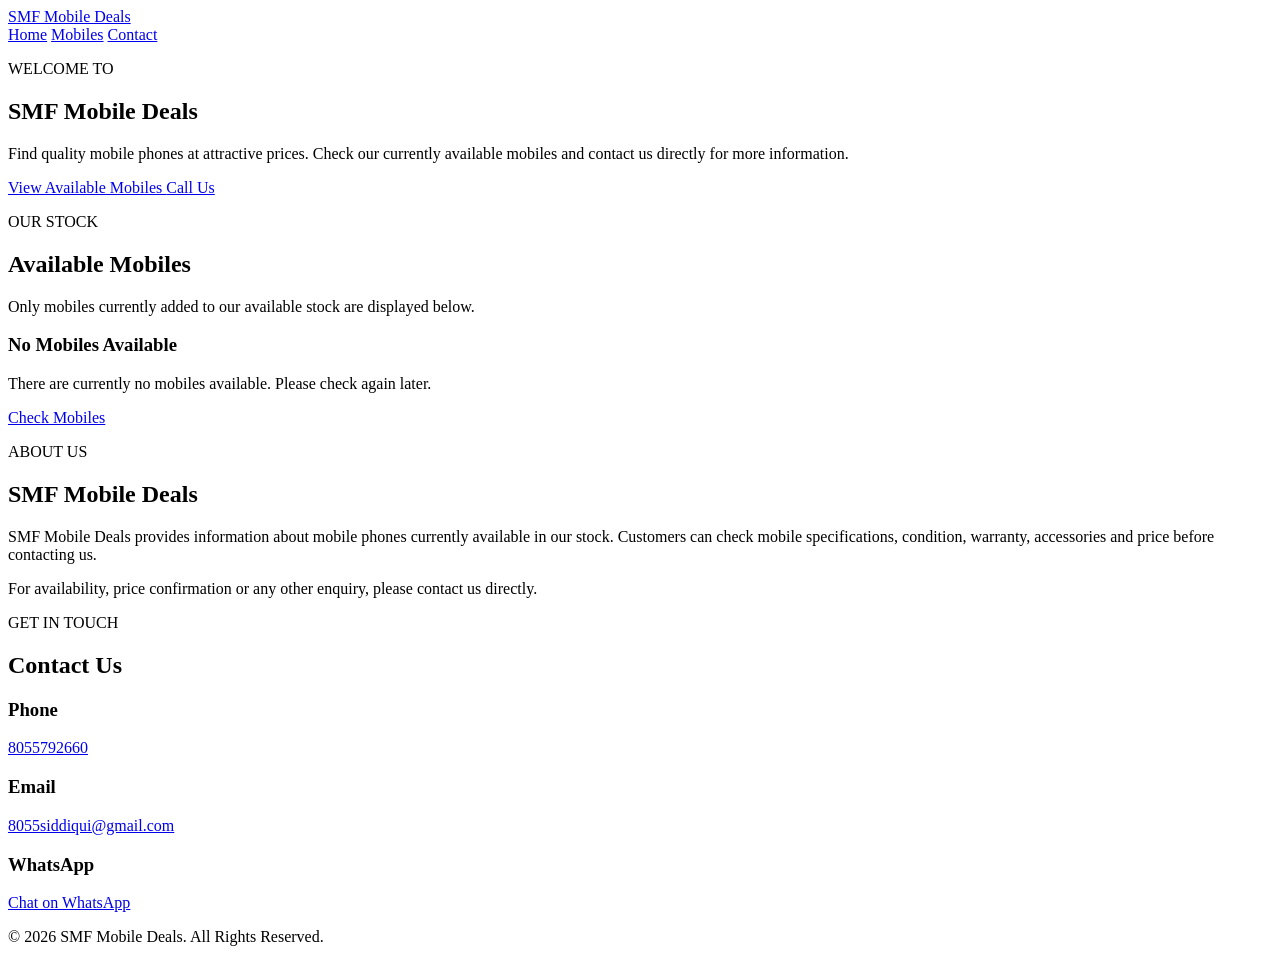
==== index.html @ fd2defe6 "Add files via upload" ====
<!DOCTYPE html>
<html lang="en">
<head>
    <meta charset="UTF-8">
    <meta name="viewport" content="width=device-width, initial-scale=1.0">

    <title>SMF Mobile Deals | Available Mobiles</title>

    <meta name="description"
          content="SMF Mobile Deals - Check currently available mobile phones and contact us for details.">

    <link rel="stylesheet" href="style.css">
</head>

<body>

    <!-- ================= HEADER ================= -->
    <header class="header">
        <div class="container nav-container">

            <a href="index.html" class="brand">
                SMF Mobile Deals
            </a>

            <nav class="navbar">
                <a href="index.html" class="active">Home</a>
                <a href="mobiles.html">Mobiles</a>
                <a href="contact.html">Contact</a>
            </nav>

        </div>
    </header>


    <!-- ================= HERO SECTION ================= -->
    <section class="hero">
        <div class="container">

            <div class="hero-content">
                <p class="hero-small">WELCOME TO</p>

                <h1>
                    SMF Mobile Deals
                </h1>

                <p>
                    Find quality mobile phones at attractive prices.
                    Check our currently available mobiles and contact us
                    directly for more information.
                </p>

                <div class="hero-buttons">
                    <a href="mobiles.html" class="btn">
                        View Available Mobiles
                    </a>

                    <a href="tel:8055792660" class="btn btn-outline">
                        Call Us
                    </a>
                </div>
            </div>

        </div>
    </section>


    <!-- ================= AVAILABLE MOBILES ================= -->
    <section class="mobiles-section">
        <div class="container">

            <div class="section-heading">
                <p class="section-small">OUR STOCK</p>

                <h2>Available Mobiles</h2>

                <p>
                    Only mobiles currently added to our available stock
                    are displayed below.
                </p>
            </div>

            <!-- Mobile cards will appear here -->
            <div id="mobileList" class="mobile-grid"></div>

        </div>
    </section>


    <!-- ================= ABOUT ================= -->
    <section class="about-section">
        <div class="container">

            <div class="section-heading">
                <p class="section-small">ABOUT US</p>

                <h2>SMF Mobile Deals</h2>
            </div>

            <div class="about-content">

                <p>
                    SMF Mobile Deals provides information about mobile
                    phones currently available in our stock. Customers
                    can check mobile specifications, condition, warranty,
                    accessories and price before contacting us.
                </p>

                <p>
                    For availability, price confirmation or any other
                    enquiry, please contact us directly.
                </p>

            </div>

        </div>
    </section>


    <!-- ================= CONTACT ================= -->
    <section class="contact-section">
        <div class="container">

            <div class="section-heading">
                <p class="section-small">GET IN TOUCH</p>

                <h2>Contact Us</h2>
            </div>

            <div class="contact-box">

                <div class="contact-item">
                    <h3>Phone</h3>
                    <a href="tel:8055792660">
                        8055792660
                    </a>
                </div>

                <div class="contact-item">
                    <h3>Email</h3>
                    <a href="mailto:8055siddiqui@gmail.com">
                        8055siddiqui@gmail.com
                    </a>
                </div>

                <div class="contact-item">
                    <h3>WhatsApp</h3>
                    <a
                        href="https://wa.me/918055792660"
                        target="_blank">
                        Chat on WhatsApp
                    </a>
                </div>

            </div>

        </div>
    </section>


    <!-- ================= FOOTER ================= -->
    <footer class="footer">
        <div class="container">

            <p>
                © <span id="year"></span> SMF Mobile Deals.
                All Rights Reserved.
            </p>

        </div>
    </footer>


    <!-- ================= JAVASCRIPT ================= -->
    <script>

        // Get mobile list from localStorage
        const mobileList = document.getElementById("mobileList");

        let mobiles = [];

        try {
            mobiles = JSON.parse(
                localStorage.getItem("smfMobiles")
            ) || [];
        } catch (error) {
            mobiles = [];
        }


        // Display available mobiles
        function displayMobiles() {

            mobileList.innerHTML = "";

            if (mobiles.length === 0) {

                mobileList.innerHTML = `
                    <div class="no-mobiles">
                        <h3>No Mobiles Available</h3>
                        <p>
                            There are currently no mobiles available.
                            Please check again later.
                        </p>

                        <a href="mobiles.html" class="btn">
                            Check Mobiles
                        </a>
                    </div>
                `;

                return;
            }


            mobiles.forEach(function (mobile) {

                const card = document.createElement("div");

                card.className = "mobile-card";


                card.innerHTML = `

                    <div class="mobile-image">

                        ${
                            mobile.image
                            ?
                            `<img src="${mobile.image}"
                                  alt="${mobile.brand || ""} ${mobile.model || ""}">`
                            :
                            `<div class="no-image">
                                No Image
                             </div>`
                        }

                    </div>


                    <div class="mobile-info">

                        <span class="available-badge">
                            AVAILABLE
                        </span>

                        <h3>
                            ${mobile.brand || ""}
                            ${mobile.model || ""}
                        </h3>


                        <div class="specifications">

                            ${
                                mobile.ram
                                ?
                                `<p>
                                    <strong>RAM:</strong>
                                    ${mobile.ram}
                                </p>`
                                : ""
                            }

                            ${
                                mobile.storage
                                ?
                                `<p>
                                    <strong>Storage:</strong>
                                    ${mobile.storage}
                                </p>`
                                : ""
                            }

                            ${
                                mobile.display
                                ?
                                `<p>
                                    <strong>Display:</strong>
                                    ${mobile.display}
                                </p>`
                                : ""
                            }

                            ${
                                mobile.camera
                                ?
                                `<p>
                                    <strong>Camera:</strong>
                                    ${mobile.camera}
                                </p>`
                                : ""
                            }

                            ${
                                mobile.battery
                                ?
                                `<p>
                                    <strong>Battery Health:</strong>
                                    ${mobile.battery}
                                </p>`
                                : ""
                            }

                            ${
                                mobile.condition
                                ?
                                `<p>
                                    <strong>Condition:</strong>
                                    ${mobile.condition}
                                </p>`
                                : ""
                            }

                            ${
                                mobile.warranty
                                ?
                                `<p>
                                    <strong>Warranty:</strong>
                                    ${mobile.warranty}
                                </p>`
                                : ""
                            }

                            ${
                                mobile.age
                                ?
                                `<p>
                                    <strong>Age:</strong>
                                    ${mobile.age}
                                </p>`
                                : ""
                            }

                            ${
                                mobile.bill
                                ?
                                `<p>
                                    <strong>Bill:</strong>
                                    ${mobile.bill}
                                </p>`
                                : ""
                            }

                            ${
                                mobile.box
                                ?
                                `<p>
                                    <strong>Box:</strong>
                                    ${mobile.box}
                                </p>`
                                : ""
                            }

                        </div>


                        ${
                            mobile.price
                            ?
                            `<div class="mobile-price">
                                ₹${mobile.price}
                             </div>`
                            : ""
                        }


                        <div class="mobile-actions">

                            <a
                                href="tel:8055792660"
                                class="btn">
                                Call
                            </a>

                            <a
                                href="https://wa.me/918055792660?text=${encodeURIComponent(
                                    "Hello, I am interested in " +
                                    (mobile.brand || "") +
                                    " " +
                                    (mobile.model || "")
                                )}"
                                target="_blank"
                                class="btn whatsapp-btn">
                                WhatsApp
                            </a>

                        </div>

                    </div>
                `;


                mobileList.appendChild(card);

            });

        }


        // Display mobiles when page loads
        displayMobiles();


        // Update automatically if localStorage changes
        window.addEventListener("storage", function (event) {

            if (event.key === "smfMobiles") {

                try {
                    mobiles = JSON.parse(event.newValue) || [];
                } catch (error) {
                    mobiles = [];
                }

                displayMobiles();
            }

        });


        // Current year
        document.getElementById("year").textContent =
            new Date().getFullYear();

    </script>

</body>
</html>
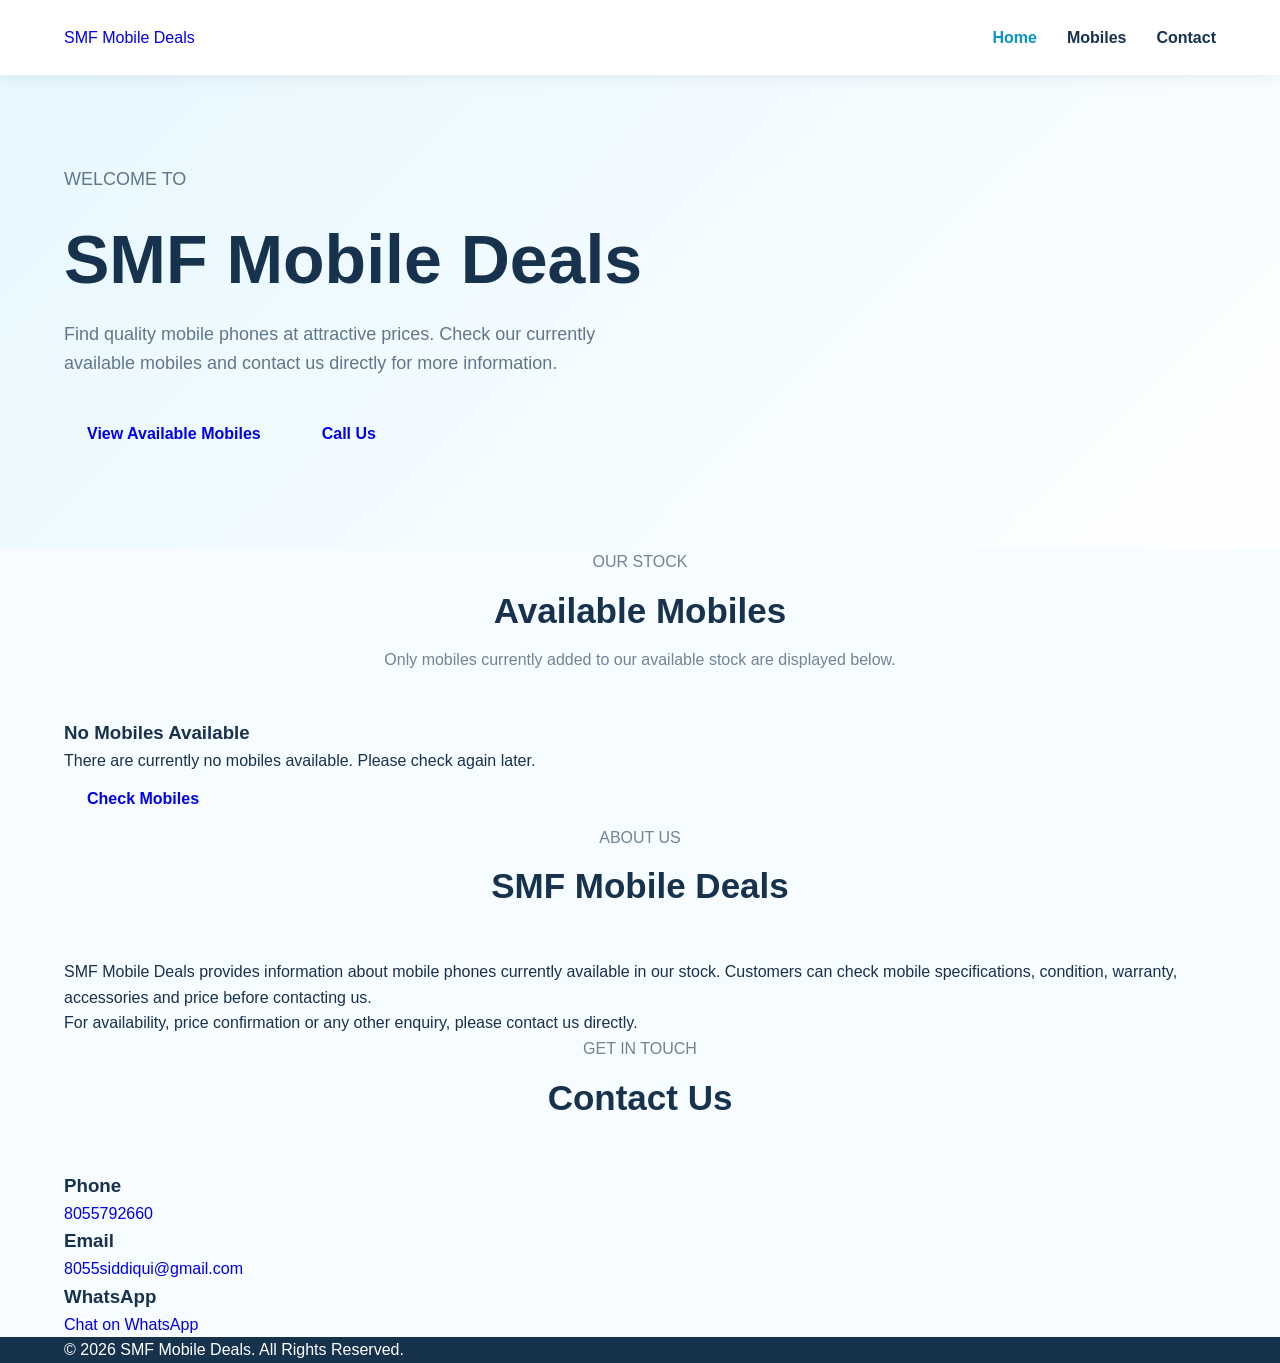
==== commit 1de3b7ad: "Update index.html" ====
--- a/index.html
+++ b/index.html
@@ -13,6 +13,7 @@
 </head>
 
 <body>
+    <meta name="google-site-verification" content="NXxJcFd_uWURAsvy1IzgHlkvE0GFz77EW-CH5OLVHjg" />
 
     <!-- ================= HEADER ================= -->
     <header class="header">
@@ -425,4 +426,4 @@
     </script>
 
 </body>
-</html>+</html>
--- a/style.css
+++ b/style.css
@@ -0,0 +1,855 @@
+/* =========================================
+   SMF MOBILE DEALS
+   MAIN STYLESHEET
+========================================= */
+
+
+* {
+    margin: 0;
+    padding: 0;
+    box-sizing: border-box;
+}
+
+
+html {
+    scroll-behavior: smooth;
+}
+
+
+body {
+    font-family: Arial, Helvetica, sans-serif;
+    background: #f6fcff;
+    color: #17324d;
+    line-height: 1.6;
+}
+
+
+a {
+    text-decoration: none;
+}
+
+
+img {
+    max-width: 100%;
+    display: block;
+}
+
+
+.container {
+    width: 90%;
+    max-width: 1200px;
+    margin: auto;
+}
+
+
+/* =========================================
+   HEADER
+========================================= */
+
+.header {
+    background: #ffffff;
+    position: sticky;
+    top: 0;
+    z-index: 1000;
+    box-shadow: 0 3px 15px rgba(0, 0, 0, 0.07);
+}
+
+
+.nav-container {
+    min-height: 75px;
+    display: flex;
+    align-items: center;
+    justify-content: space-between;
+}
+
+
+.logo {
+    display: flex;
+    align-items: center;
+    gap: 12px;
+    color: #17324d;
+}
+
+
+.logo img {
+    width: 48px;
+    height: 48px;
+    object-fit: contain;
+}
+
+
+.logo strong {
+    display: block;
+    font-size: 22px;
+    color: #0795c9;
+}
+
+
+.logo span {
+    display: block;
+    font-size: 13px;
+    color: #587085;
+}
+
+
+.navbar {
+    display: flex;
+    gap: 30px;
+}
+
+
+.navbar a {
+    color: #17324d;
+    font-weight: 600;
+    transition: 0.3s;
+}
+
+
+.navbar a:hover,
+.navbar a.active {
+    color: #0795c9;
+}
+
+
+/* =========================================
+   HERO
+========================================= */
+
+.hero {
+    background: linear-gradient(
+        135deg,
+        #e7f8ff,
+        #ffffff
+    );
+
+    padding: 90px 0;
+}
+
+
+.hero-container {
+    display: flex;
+    align-items: center;
+    justify-content: space-between;
+    gap: 60px;
+}
+
+
+.hero-content {
+    max-width: 650px;
+}
+
+
+.badge {
+    display: inline-block;
+    background: #d9f4ff;
+    color: #087ea4;
+    padding: 8px 16px;
+    border-radius: 30px;
+    font-weight: bold;
+    font-size: 14px;
+    margin-bottom: 20px;
+}
+
+
+.hero h1 {
+    font-size: clamp(40px, 6vw, 68px);
+    line-height: 1.05;
+    margin-bottom: 25px;
+}
+
+
+.hero h1 span {
+    display: block;
+    color: #0795c9;
+}
+
+
+.hero p {
+    color: #60778b;
+    font-size: 18px;
+    max-width: 600px;
+    margin-bottom: 30px;
+}
+
+
+.hero-buttons {
+    display: flex;
+    gap: 15px;
+    flex-wrap: wrap;
+}
+
+
+.btn {
+    display: inline-block;
+    padding: 13px 23px;
+    border-radius: 9px;
+    font-weight: bold;
+    transition: 0.3s;
+}
+
+
+.primary-btn {
+    background: #0795c9;
+    color: white;
+}
+
+
+.primary-btn:hover {
+    background: #067da9;
+    transform: translateY(-2px);
+}
+
+
+.secondary-btn {
+    background: white;
+    border: 2px solid #0795c9;
+    color: #0795c9;
+}
+
+
+.secondary-btn:hover {
+    background: #e7f8ff;
+}
+
+
+.hero-visual {
+    display: flex;
+    align-items: center;
+    justify-content: center;
+}
+
+
+.phone-circle {
+    width: 330px;
+    height: 330px;
+    border-radius: 50%;
+    background: #d9f4ff;
+    display: flex;
+    align-items: center;
+    justify-content: center;
+    font-size: 120px;
+    box-shadow: 0 20px 50px rgba(7, 149, 201, 0.15);
+}
+
+
+/* =========================================
+   SECTIONS
+========================================= */
+
+.section {
+    padding: 80px 0;
+}
+
+
+.light-section {
+    background: #eefaff;
+}
+
+
+.section-heading {
+    text-align: center;
+    margin-bottom: 45px;
+}
+
+
+.section-heading > span {
+    color: #0795c9;
+    font-size: 13px;
+    font-weight: bold;
+    letter-spacing: 2px;
+}
+
+
+.section-heading h2 {
+    font-size: 35px;
+    margin: 8px 0;
+}
+
+
+.section-heading p {
+    color: #708496;
+}
+
+
+/* =========================================
+   BRANDS
+========================================= */
+
+.brand-grid {
+    display: grid;
+    grid-template-columns: repeat(
+        auto-fit,
+        minmax(160px, 1fr)
+    );
+    gap: 20px;
+}
+
+
+.brand-card {
+    background: white;
+    padding: 28px 20px;
+    border-radius: 14px;
+    text-align: center;
+    box-shadow: 0 5px 20px rgba(0, 0, 0, 0.05);
+    transition: 0.3s;
+}
+
+
+.brand-card:hover {
+    transform: translateY(-5px);
+}
+
+
+.brand-card h3 {
+    color: #0795c9;
+    margin-bottom: 5px;
+}
+
+
+.brand-card p {
+    color: #708496;
+}
+
+
+/* =========================================
+   PRODUCTS
+========================================= */
+
+.product-grid {
+    display: grid;
+    grid-template-columns: repeat(
+        auto-fit,
+        minmax(240px, 1fr)
+    );
+    gap: 25px;
+}
+
+
+.product-card {
+    background: white;
+    border-radius: 16px;
+    overflow: hidden;
+    box-shadow: 0 5px 20px rgba(0, 0, 0, 0.06);
+    transition: 0.3s;
+}
+
+
+.product-card:hover {
+    transform: translateY(-7px);
+    box-shadow: 0 12px 30px rgba(0, 0, 0, 0.10);
+}
+
+
+.product-image {
+    height: 250px;
+    background: #edfaff;
+    display: flex;
+    align-items: center;
+    justify-content: center;
+    overflow: hidden;
+}
+
+
+.product-image img {
+    width: 100%;
+    height: 100%;
+    object-fit: contain;
+}
+
+
+.product-content {
+    padding: 20px;
+}
+
+
+.product-content h3 {
+    font-size: 20px;
+    margin: 10px 0;
+}
+
+
+.product-content > p {
+    color: #6d8090;
+}
+
+
+.product-price {
+    color: #0795c9 !important;
+    font-weight: bold;
+    font-size: 20px;
+    margin-bottom: 8px;
+}
+
+
+.available {
+    display: inline-block;
+    padding: 5px 10px;
+    background: #e5f9ee;
+    color: #20854b;
+    border-radius: 20px;
+    font-size: 12px;
+    font-weight: bold;
+}
+
+
+.product-btn {
+    display: block;
+    text-align: center;
+    background: #0795c9;
+    color: white;
+    padding: 11px;
+    border-radius: 8px;
+    margin-top: 18px;
+    font-weight: bold;
+    transition: 0.3s;
+}
+
+
+.product-btn:hover {
+    background: #067da9;
+}
+
+
+/* =========================================
+   FEATURES
+========================================= */
+
+.feature-grid {
+    display: grid;
+    grid-template-columns: repeat(
+        auto-fit,
+        minmax(220px, 1fr)
+    );
+    gap: 25px;
+}
+
+
+.feature-card {
+    background: white;
+    padding: 30px 22px;
+    border-radius: 15px;
+    text-align: center;
+    box-shadow: 0 5px 20px rgba(0, 0, 0, 0.05);
+}
+
+
+.feature-icon {
+    font-size: 40px;
+    margin-bottom: 15px;
+}
+
+
+.feature-card h3 {
+    margin-bottom: 10px;
+}
+
+
+.feature-card p {
+    color: #708496;
+}
+
+
+/* =========================================
+   CENTER BUTTON
+========================================= */
+
+.center-button {
+    text-align: center;
+    margin-top: 40px;
+}
+
+
+/* =========================================
+   CONTACT CTA
+========================================= */
+
+.contact-cta {
+    background: linear-gradient(
+        135deg,
+        #0795c9,
+        #087ea4
+    );
+
+    color: white;
+    padding: 70px 0;
+    text-align: center;
+}
+
+
+.contact-cta h2 {
+    font-size: 38px;
+    margin-bottom: 10px;
+}
+
+
+.contact-cta p {
+    margin-bottom: 25px;
+    color: #e8faff;
+}
+
+
+.cta-buttons {
+    display: flex;
+    justify-content: center;
+    gap: 15px;
+    flex-wrap: wrap;
+}
+
+
+.white-btn {
+    background: white;
+    color: #087ea4;
+}
+
+
+.whatsapp-btn {
+    background: #25d366;
+    color: white;
+}
+
+
+/* =========================================
+   PAGE HEADER
+========================================= */
+
+.page-header {
+    padding: 70px 0;
+    background: linear-gradient(
+        135deg,
+        #e5f8ff,
+        #ffffff
+    );
+    text-align: center;
+}
+
+
+.page-header span {
+    color: #0795c9;
+    font-size: 13px;
+    font-weight: bold;
+    letter-spacing: 2px;
+}
+
+
+.page-header h1 {
+    font-size: 45px;
+    margin: 8px 0;
+}
+
+
+.page-header p {
+    color: #708496;
+}
+
+
+/* =========================================
+   SEARCH / FILTER
+========================================= */
+
+.catalog-tools {
+    display: flex;
+    gap: 15px;
+    margin-bottom: 40px;
+}
+
+
+.catalog-tools input,
+.catalog-tools select {
+    border: 1px solid #cce6f0;
+    background: white;
+    padding: 14px;
+    border-radius: 9px;
+    outline: none;
+    font-size: 15px;
+}
+
+
+.catalog-tools input {
+    flex: 1;
+}
+
+
+.catalog-tools input:focus,
+.catalog-tools select:focus {
+    border-color: #0795c9;
+}
+
+
+.spec-list {
+    margin-top: 15px;
+}
+
+
+.spec-list p {
+    color: #607789;
+    font-size: 14px;
+    margin: 5px 0;
+}
+
+
+.spec-list strong {
+    color: #17324d;
+}
+
+
+.no-results {
+    display: none;
+    text-align: center;
+    color: #708496;
+    margin-top: 30px;
+}
+
+
+/* =========================================
+   CONTACT
+========================================= */
+
+.contact-grid {
+    display: grid;
+    grid-template-columns: repeat(
+        auto-fit,
+        minmax(250px, 1fr)
+    );
+    gap: 25px;
+    margin-bottom: 70px;
+}
+
+
+.contact-card {
+    background: white;
+    padding: 35px 25px;
+    text-align: center;
+    border-radius: 16px;
+    box-shadow: 0 5px 20px rgba(0, 0, 0, 0.06);
+}
+
+
+.contact-icon {
+    font-size: 42px;
+    margin-bottom: 15px;
+}
+
+
+.contact-card h2 {
+    margin-bottom: 10px;
+}
+
+
+.contact-card p {
+    color: #708496;
+    margin-bottom: 15px;
+}
+
+
+.contact-link {
+    color: #0795c9;
+    font-weight: bold;
+    word-break: break-word;
+}
+
+
+.contact-form-container {
+    background: white;
+    padding: 45px;
+    max-width: 850px;
+    margin: auto;
+    border-radius: 18px;
+    box-shadow: 0 5px 25px rgba(0, 0, 0, 0.07);
+}
+
+
+.form-row {
+    display: grid;
+    grid-template-columns: 1fr 1fr;
+    gap: 20px;
+}
+
+
+.form-group {
+    margin-bottom: 20px;
+}
+
+
+.form-group label {
+    display: block;
+    font-weight: bold;
+    margin-bottom: 7px;
+}
+
+
+.form-group input,
+.form-group textarea {
+    width: 100%;
+    padding: 14px;
+    border: 1px solid #cce6f0;
+    border-radius: 8px;
+    outline: none;
+    font-size: 15px;
+    resize: vertical;
+}
+
+
+.form-group input:focus,
+.form-group textarea:focus {
+    border-color: #0795c9;
+}
+
+
+/* =========================================
+   FOOTER
+========================================= */
+
+footer {
+    background: #17324d;
+    color: white;
+}
+
+
+.footer-content {
+    padding: 50px 0;
+    display: grid;
+    grid-template-columns: 2fr 1fr 1fr;
+    gap: 40px;
+}
+
+
+.footer-content h2 {
+    color: #75dcff;
+    margin-bottom: 10px;
+}
+
+
+.footer-content h3 {
+    color: #75dcff;
+    margin-bottom: 10px;
+}
+
+
+.footer-content p {
+    color: #c9d7e1;
+    margin: 5px 0;
+}
+
+
+.footer-content a {
+    display: block;
+    color: #c9d7e1;
+    margin: 5px 0;
+}
+
+
+.footer-content a:hover {
+    color: white;
+}
+
+
+.copyright {
+    border-top: 1px solid rgba(255,255,255,0.12);
+    text-align: center;
+    padding: 20px;
+    color: #b9cad6;
+    font-size: 14px;
+}
+
+
+/* =========================================
+   MOBILE RESPONSIVE
+========================================= */
+
+@media (max-width: 768px) {
+
+
+    .nav-container {
+        min-height: 65px;
+    }
+
+
+    .navbar {
+        gap: 14px;
+    }
+
+
+    .navbar a {
+        font-size: 13px;
+    }
+
+
+    .logo strong {
+        font-size: 19px;
+    }
+
+
+    .logo span {
+        font-size: 11px;
+    }
+
+
+    .hero {
+        padding: 60px 0;
+    }
+
+
+    .hero-container {
+        flex-direction: column;
+        text-align: center;
+    }
+
+
+    .hero p {
+        font-size: 16px;
+    }
+
+
+    .hero-buttons {
+        justify-content: center;
+    }
+
+
+    .phone-circle {
+        width: 230px;
+        height: 230px;
+        font-size: 80px;
+    }
+
+
+    .section {
+        padding: 60px 0;
+    }
+
+
+    .section-heading h2 {
+        font-size: 28px;
+    }
+
+
+    .page-header h1 {
+        font-size: 34px;
+    }
+
+
+    .catalog-tools {
+        flex-direction: column;
+    }
+
+
+    .form-row {
+        grid-template-columns: 1fr;
+    }
+
+
+    .contact-form-container {
+        padding: 25px;
+    }
+
+
+    .footer-content {
+        grid-template-columns: 1fr;
+        text-align: center;
+    }
+
+
+    .contact-cta h2 {
+        font-size: 29px;
+    }
+
+}
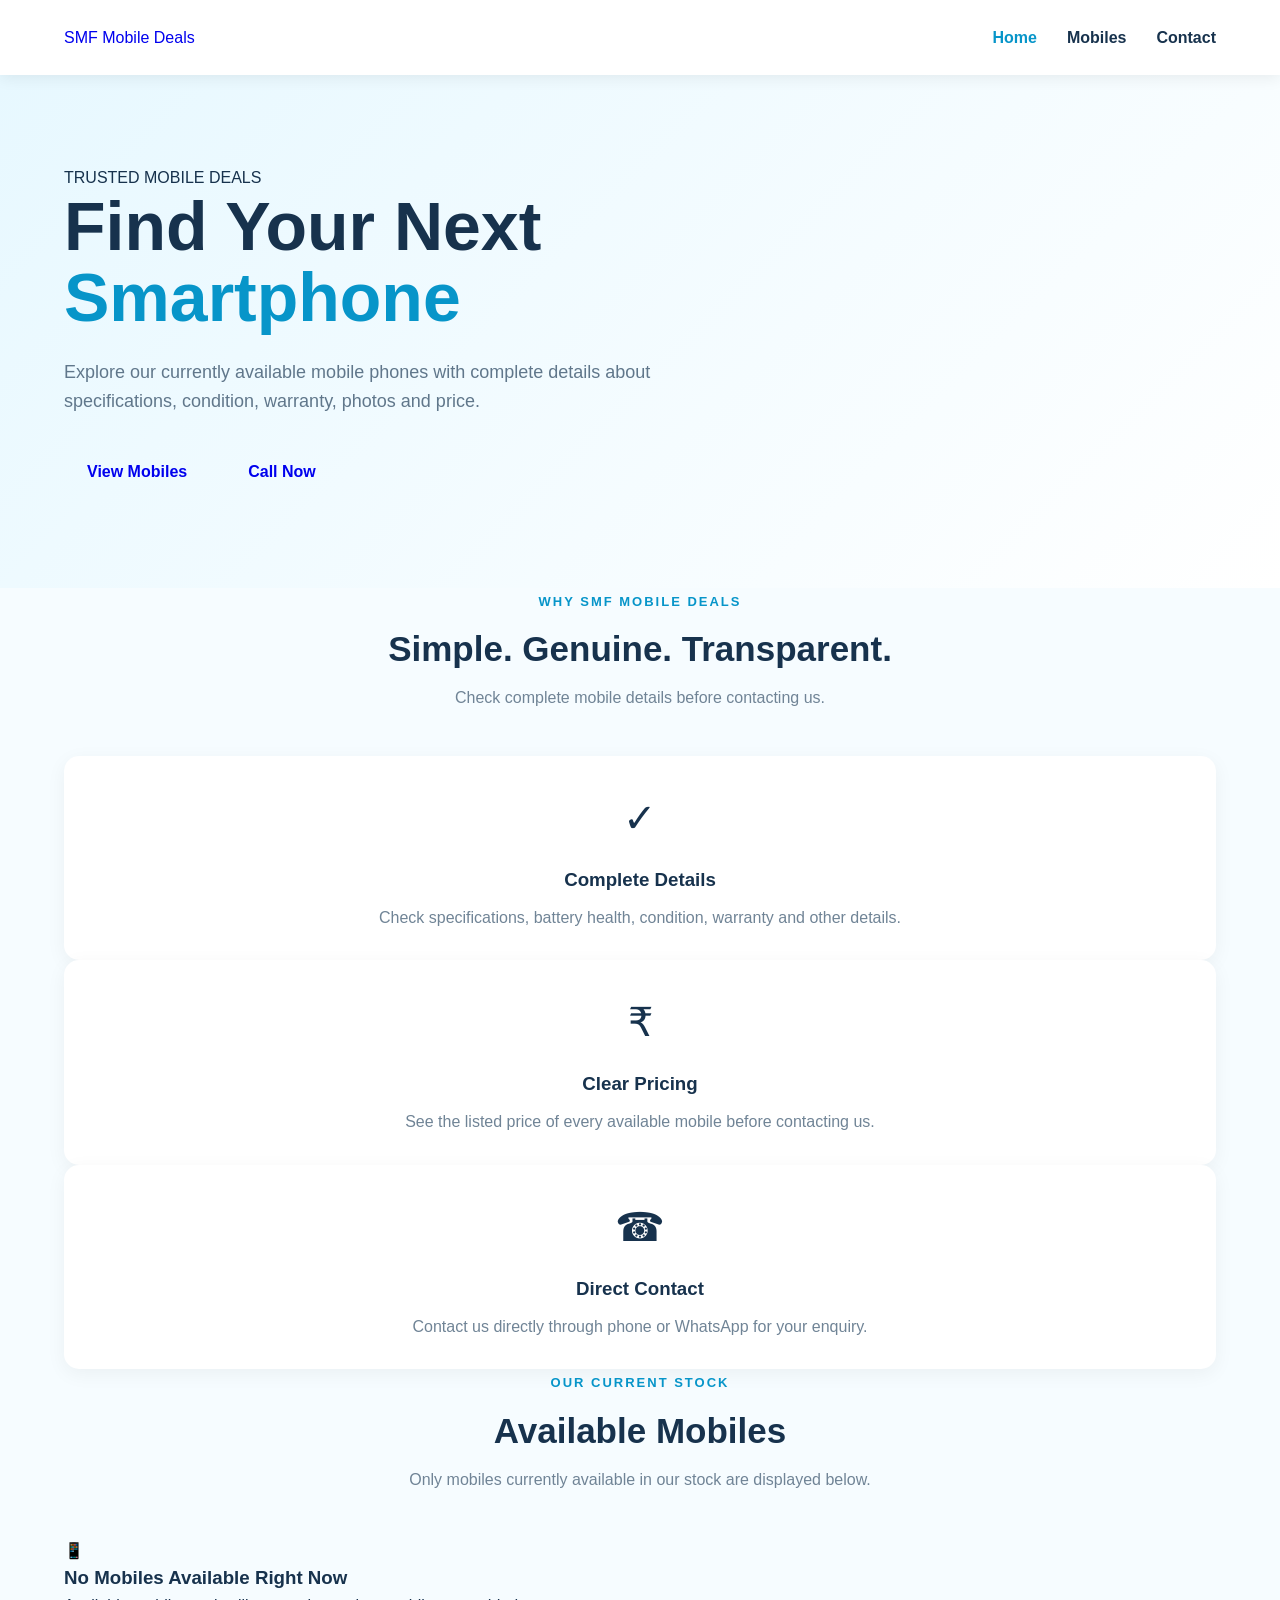
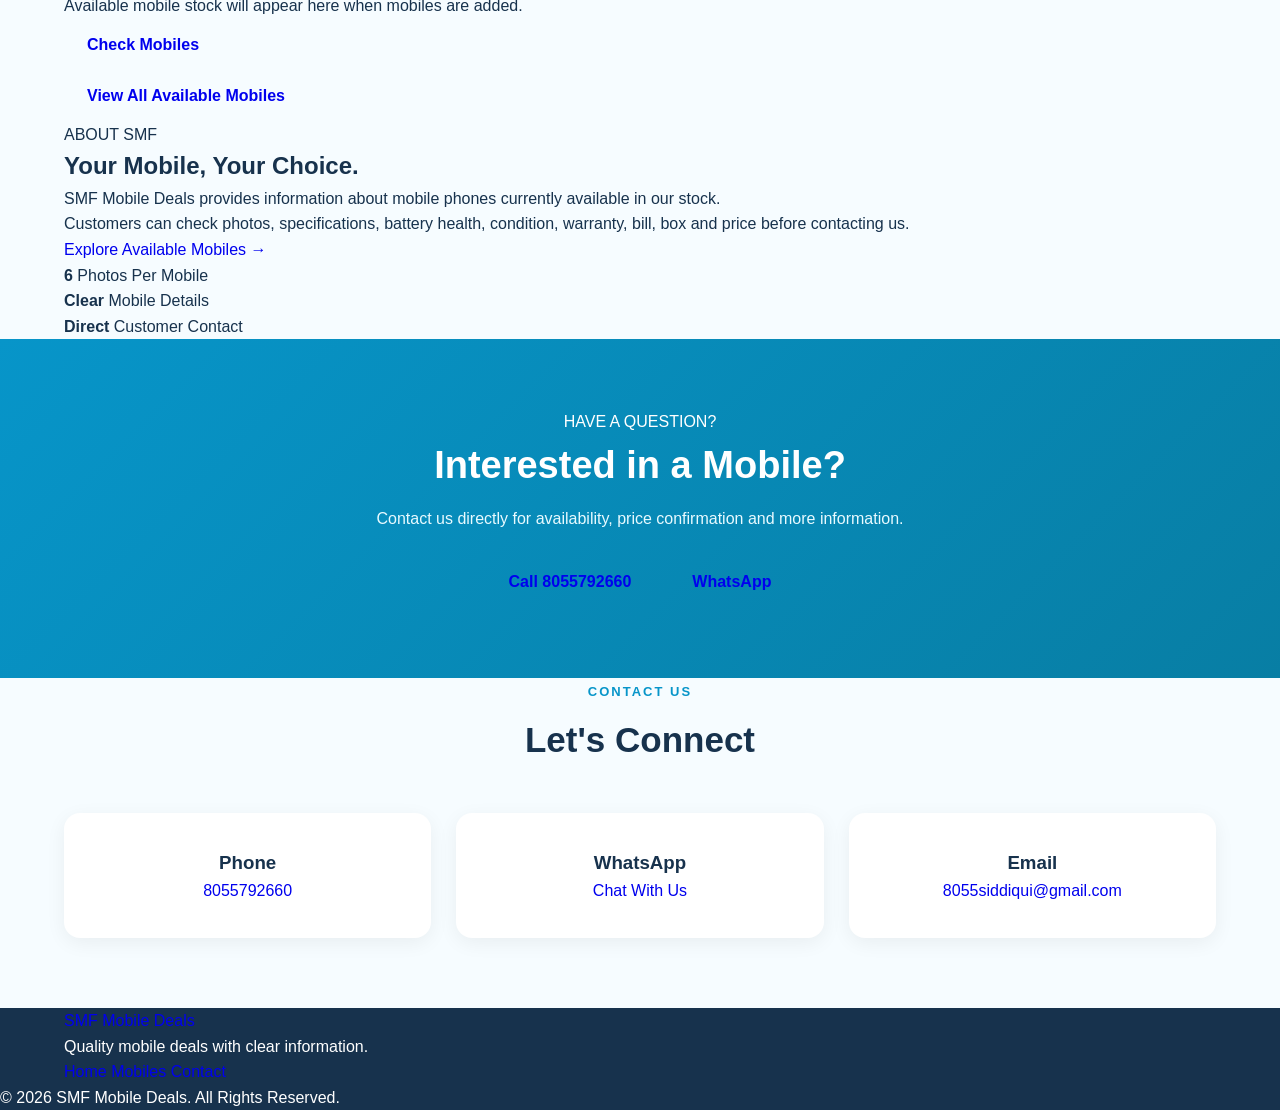
==== commit cc872a52: "Update index.html" ====
--- a/index.html
+++ b/index.html
@@ -4,426 +4,888 @@
     <meta charset="UTF-8">
     <meta name="viewport" content="width=device-width, initial-scale=1.0">
 
-    <title>SMF Mobile Deals | Available Mobiles</title>
+    <title>SMF Mobile Deals | Quality Mobile Deals</title>
 
     <meta name="description"
-          content="SMF Mobile Deals - Check currently available mobile phones and contact us for details.">
+        content="SMF Mobile Deals - View available mobile phones, specifications, condition, warranty, photos and prices.">
 
     <link rel="stylesheet" href="style.css">
 </head>
 
 <body>
-    <meta name="google-site-verification" content="NXxJcFd_uWURAsvy1IzgHlkvE0GFz77EW-CH5OLVHjg" />
-
-    <!-- ================= HEADER ================= -->
-    <header class="header">
-        <div class="container nav-container">
-
-            <a href="index.html" class="brand">
-                SMF Mobile Deals
+
+<!-- ================= HEADER ================= -->
+
+<header class="header">
+
+    <div class="container nav-container">
+
+        <a href="index.html" class="logo-text">
+            <span>SMF</span> Mobile Deals
+        </a>
+
+        <nav class="navbar">
+
+            <a href="index.html" class="active">
+                Home
             </a>
 
-            <nav class="navbar">
-                <a href="index.html" class="active">Home</a>
-                <a href="mobiles.html">Mobiles</a>
-                <a href="contact.html">Contact</a>
-            </nav>
-
-        </div>
-    </header>
-
-
-    <!-- ================= HERO SECTION ================= -->
-    <section class="hero">
-        <div class="container">
-
-            <div class="hero-content">
-                <p class="hero-small">WELCOME TO</p>
-
-                <h1>
-                    SMF Mobile Deals
-                </h1>
+            <a href="mobiles.html">
+                Mobiles
+            </a>
+
+            <a href="contact.html">
+                Contact
+            </a>
+
+        </nav>
+
+    </div>
+
+</header>
+
+
+<!-- ================= HERO ================= -->
+
+<section class="hero">
+
+    <div class="container hero-container">
+
+        <div class="hero-content">
+
+            <span class="hero-tag">
+                TRUSTED MOBILE DEALS
+            </span>
+
+            <h1>
+                Find Your Next
+                <span>Smartphone</span>
+            </h1>
+
+            <p>
+                Explore our currently available mobile phones with
+                complete details about specifications, condition,
+                warranty, photos and price.
+            </p>
+
+            <div class="hero-buttons">
+
+                <a href="mobiles.html" class="btn">
+                    View Mobiles
+                </a>
+
+                <a href="tel:8055792660" class="btn btn-outline">
+                    Call Now
+                </a>
+
+            </div>
+
+        </div>
+
+    </div>
+
+</section>
+
+
+<!-- ================= FEATURES ================= -->
+
+<section class="features-section">
+
+    <div class="container">
+
+        <div class="section-heading">
+
+            <span>WHY SMF MOBILE DEALS</span>
+
+            <h2>
+                Simple. Genuine. Transparent.
+            </h2>
+
+            <p>
+                Check complete mobile details before contacting us.
+            </p>
+
+        </div>
+
+
+        <div class="features-grid">
+
+            <div class="feature-card">
+
+                <div class="feature-icon">
+                    ✓
+                </div>
+
+                <h3>
+                    Complete Details
+                </h3>
 
                 <p>
-                    Find quality mobile phones at attractive prices.
-                    Check our currently available mobiles and contact us
-                    directly for more information.
+                    Check specifications, battery health,
+                    condition, warranty and other details.
                 </p>
 
-                <div class="hero-buttons">
-                    <a href="mobiles.html" class="btn">
-                        View Available Mobiles
-                    </a>
-
-                    <a href="tel:8055792660" class="btn btn-outline">
-                        Call Us
-                    </a>
+            </div>
+
+
+            <div class="feature-card">
+
+                <div class="feature-icon">
+                    ₹
                 </div>
-            </div>
-
-        </div>
-    </section>
-
-
-    <!-- ================= AVAILABLE MOBILES ================= -->
-    <section class="mobiles-section">
-        <div class="container">
-
-            <div class="section-heading">
-                <p class="section-small">OUR STOCK</p>
-
-                <h2>Available Mobiles</h2>
+
+                <h3>
+                    Clear Pricing
+                </h3>
 
                 <p>
-                    Only mobiles currently added to our available stock
-                    are displayed below.
+                    See the listed price of every available
+                    mobile before contacting us.
                 </p>
-            </div>
-
-            <!-- Mobile cards will appear here -->
-            <div id="mobileList" class="mobile-grid"></div>
-
-        </div>
-    </section>
-
-
-    <!-- ================= ABOUT ================= -->
-    <section class="about-section">
-        <div class="container">
-
-            <div class="section-heading">
-                <p class="section-small">ABOUT US</p>
-
-                <h2>SMF Mobile Deals</h2>
-            </div>
-
-            <div class="about-content">
+
+            </div>
+
+
+            <div class="feature-card">
+
+                <div class="feature-icon">
+                    ☎
+                </div>
+
+                <h3>
+                    Direct Contact
+                </h3>
 
                 <p>
-                    SMF Mobile Deals provides information about mobile
-                    phones currently available in our stock. Customers
-                    can check mobile specifications, condition, warranty,
-                    accessories and price before contacting us.
+                    Contact us directly through phone or
+                    WhatsApp for your enquiry.
                 </p>
 
-                <p>
-                    For availability, price confirmation or any other
-                    enquiry, please contact us directly.
-                </p>
-
-            </div>
-
-        </div>
-    </section>
-
-
-    <!-- ================= CONTACT ================= -->
-    <section class="contact-section">
-        <div class="container">
-
-            <div class="section-heading">
-                <p class="section-small">GET IN TOUCH</p>
-
-                <h2>Contact Us</h2>
-            </div>
-
-            <div class="contact-box">
-
-                <div class="contact-item">
-                    <h3>Phone</h3>
-                    <a href="tel:8055792660">
-                        8055792660
-                    </a>
-                </div>
-
-                <div class="contact-item">
-                    <h3>Email</h3>
-                    <a href="mailto:8055siddiqui@gmail.com">
-                        8055siddiqui@gmail.com
-                    </a>
-                </div>
-
-                <div class="contact-item">
-                    <h3>WhatsApp</h3>
-                    <a
-                        href="https://wa.me/918055792660"
-                        target="_blank">
-                        Chat on WhatsApp
-                    </a>
-                </div>
-
-            </div>
-
-        </div>
-    </section>
-
-
-    <!-- ================= FOOTER ================= -->
-    <footer class="footer">
-        <div class="container">
+            </div>
+
+        </div>
+
+    </div>
+
+</section>
+
+
+<!-- ================= AVAILABLE MOBILES ================= -->
+
+<section class="mobiles-section">
+
+    <div class="container">
+
+        <div class="section-heading">
+
+            <span>OUR CURRENT STOCK</span>
+
+            <h2>
+                Available Mobiles
+            </h2>
 
             <p>
-                © <span id="year"></span> SMF Mobile Deals.
-                All Rights Reserved.
+                Only mobiles currently available in our stock
+                are displayed below.
             </p>
 
         </div>
-    </footer>
-
-
-    <!-- ================= JAVASCRIPT ================= -->
-    <script>
-
-        // Get mobile list from localStorage
-        const mobileList = document.getElementById("mobileList");
-
-        let mobiles = [];
-
-        try {
-            mobiles = JSON.parse(
+
+
+        <div id="mobileList" class="mobile-grid"></div>
+
+
+        <div class="view-all-wrapper">
+
+            <a href="mobiles.html" class="btn">
+                View All Available Mobiles
+            </a>
+
+        </div>
+
+    </div>
+
+</section>
+
+
+<!-- ================= ABOUT ================= -->
+
+<section class="about-section">
+
+    <div class="container about-container">
+
+        <div class="about-content">
+
+            <span>
+                ABOUT SMF
+            </span>
+
+            <h2>
+                Your Mobile,
+                Your Choice.
+            </h2>
+
+            <p>
+                SMF Mobile Deals provides information about
+                mobile phones currently available in our stock.
+            </p>
+
+            <p>
+                Customers can check photos, specifications,
+                battery health, condition, warranty, bill,
+                box and price before contacting us.
+            </p>
+
+            <a href="mobiles.html" class="text-link">
+                Explore Available Mobiles →
+            </a>
+
+        </div>
+
+
+        <div class="about-highlight">
+
+            <div class="highlight-item">
+                <strong>6</strong>
+                <span>Photos Per Mobile</span>
+            </div>
+
+            <div class="highlight-item">
+                <strong>Clear</strong>
+                <span>Mobile Details</span>
+            </div>
+
+            <div class="highlight-item">
+                <strong>Direct</strong>
+                <span>Customer Contact</span>
+            </div>
+
+        </div>
+
+    </div>
+
+</section>
+
+
+<!-- ================= CONTACT CTA ================= -->
+
+<section class="contact-cta">
+
+    <div class="container">
+
+        <div class="cta-content">
+
+            <span>
+                HAVE A QUESTION?
+            </span>
+
+            <h2>
+                Interested in a Mobile?
+            </h2>
+
+            <p>
+                Contact us directly for availability,
+                price confirmation and more information.
+            </p>
+
+            <div class="cta-buttons">
+
+                <a href="tel:8055792660" class="btn">
+                    Call 8055792660
+                </a>
+
+                <a
+                    href="https://wa.me/918055792660"
+                    target="_blank"
+                    class="btn btn-outline">
+
+                    WhatsApp
+
+                </a>
+
+            </div>
+
+        </div>
+
+    </div>
+
+</section>
+
+
+<!-- ================= CONTACT ================= -->
+
+<section class="contact-section">
+
+    <div class="container">
+
+        <div class="section-heading">
+
+            <span>
+                CONTACT US
+            </span>
+
+            <h2>
+                Let's Connect
+            </h2>
+
+        </div>
+
+
+        <div class="contact-grid">
+
+            <div class="contact-card">
+
+                <h3>
+                    Phone
+                </h3>
+
+                <a href="tel:8055792660">
+                    8055792660
+                </a>
+
+            </div>
+
+
+            <div class="contact-card">
+
+                <h3>
+                    WhatsApp
+                </h3>
+
+                <a
+                    href="https://wa.me/918055792660"
+                    target="_blank">
+
+                    Chat With Us
+
+                </a>
+
+            </div>
+
+
+            <div class="contact-card">
+
+                <h3>
+                    Email
+                </h3>
+
+                <a href="mailto:8055siddiqui@gmail.com">
+
+                    8055siddiqui@gmail.com
+
+                </a>
+
+            </div>
+
+        </div>
+
+    </div>
+
+</section>
+
+
+<!-- ================= FOOTER ================= -->
+
+<footer class="footer">
+
+    <div class="container footer-container">
+
+        <div>
+
+            <a href="index.html" class="footer-logo">
+                <span>SMF</span> Mobile Deals
+            </a>
+
+            <p>
+                Quality mobile deals with clear information.
+            </p>
+
+        </div>
+
+
+        <div class="footer-links">
+
+            <a href="index.html">
+                Home
+            </a>
+
+            <a href="mobiles.html">
+                Mobiles
+            </a>
+
+            <a href="contact.html">
+                Contact
+            </a>
+
+        </div>
+
+    </div>
+
+
+    <div class="footer-bottom">
+
+        <p>
+            © <span id="year"></span>
+            SMF Mobile Deals.
+            All Rights Reserved.
+        </p>
+
+    </div>
+
+</footer>
+
+
+<!-- ================= JAVASCRIPT ================= -->
+
+<script>
+
+let mobiles = [];
+
+
+/* ================= LOAD DATA ================= */
+
+function loadMobiles() {
+
+    try {
+
+        mobiles =
+            JSON.parse(
                 localStorage.getItem("smfMobiles")
             ) || [];
-        } catch (error) {
-            mobiles = [];
+
+    } catch (error) {
+
+        mobiles = [];
+
+    }
+
+    displayMobiles();
+
+}
+
+
+/* ================= GET ALL IMAGES ================= */
+
+function getMobileImages(mobile) {
+
+    let images = [];
+
+    if (
+        Array.isArray(mobile.images)
+    ) {
+
+        images = mobile.images.filter(
+            image => image && image.trim() !== ""
+        );
+
+    }
+
+
+    /*
+     * Compatibility with old one-photo mobiles
+     */
+
+    if (
+        images.length === 0 &&
+        mobile.image
+    ) {
+
+        images.push(mobile.image);
+
+    }
+
+
+    return images;
+
+}
+
+
+/* ================= DISPLAY MOBILES ================= */
+
+function displayMobiles() {
+
+    const mobileList =
+        document.getElementById("mobileList");
+
+    mobileList.innerHTML = "";
+
+
+    if (mobiles.length === 0) {
+
+        mobileList.innerHTML = `
+
+            <div class="empty-stock">
+
+                <div class="empty-icon">
+                    📱
+                </div>
+
+                <h3>
+                    No Mobiles Available Right Now
+                </h3>
+
+                <p>
+                    Available mobile stock will appear
+                    here when mobiles are added.
+                </p>
+
+                <a href="mobiles.html" class="btn">
+                    Check Mobiles
+                </a>
+
+            </div>
+
+        `;
+
+        return;
+
+    }
+
+
+    mobiles.slice(0, 6).forEach(
+        function(mobile) {
+
+            const card =
+                document.createElement("div");
+
+            card.className =
+                "mobile-card";
+
+
+            const images =
+                getMobileImages(mobile);
+
+
+            const mobileName =
+                `${mobile.brand || ""} ${
+                    mobile.model || ""
+                }`.trim();
+
+
+            /*
+             * CREATE SIX-PHOTO GALLERY
+             */
+
+            let galleryHTML = "";
+
+
+            if (images.length > 0) {
+
+                galleryHTML = `
+
+                    <div class="mobile-gallery">
+
+                        ${images.map(
+                            function(image, imageIndex) {
+
+                                return `
+
+                                    <img
+                                        src="${image}"
+                                        alt="${mobileName} Photo ${
+                                            imageIndex + 1
+                                        }"
+                                        class="gallery-image"
+                                        loading="lazy"
+                                    >
+
+                                `;
+
+                            }
+                        ).join("")}
+
+                    </div>
+
+                `;
+
+            } else {
+
+                galleryHTML = `
+
+                    <div class="no-image">
+                        <span>📱</span>
+                        <p>No Image</p>
+                    </div>
+
+                `;
+
+            }
+
+
+            card.innerHTML = `
+
+                <div class="mobile-image-wrapper">
+
+                    ${galleryHTML}
+
+                    <span class="stock-badge">
+                        AVAILABLE
+                    </span>
+
+                </div>
+
+
+                <div class="mobile-info">
+
+                    <h3>
+                        ${mobileName || "Mobile Phone"}
+                    </h3>
+
+
+                    ${
+                        mobile.price
+
+                        ?
+
+                        `<div class="mobile-price">
+                            ₹${mobile.price}
+                        </div>`
+
+                        : ""
+
+                    }
+
+
+                    <div class="mobile-specs">
+
+                        ${
+                            mobile.ram
+
+                            ?
+
+                            `<div>
+                                <strong>RAM</strong>
+                                <span>
+                                    ${mobile.ram}
+                                </span>
+                            </div>`
+
+                            : ""
+                        }
+
+
+                        ${
+                            mobile.storage
+
+                            ?
+
+                            `<div>
+                                <strong>Storage</strong>
+                                <span>
+                                    ${mobile.storage}
+                                </span>
+                            </div>`
+
+                            : ""
+                        }
+
+
+                        ${
+                            mobile.display
+
+                            ?
+
+                            `<div>
+                                <strong>Display</strong>
+                                <span>
+                                    ${mobile.display}
+                                </span>
+                            </div>`
+
+                            : ""
+                        }
+
+
+                        ${
+                            mobile.camera
+
+                            ?
+
+                            `<div>
+                                <strong>Camera</strong>
+                                <span>
+                                    ${mobile.camera}
+                                </span>
+                            </div>`
+
+                            : ""
+                        }
+
+                    </div>
+
+
+                    <div class="mobile-details">
+
+                        ${
+                            mobile.battery
+
+                            ?
+
+                            `<p>
+                                <strong>Battery:</strong>
+                                ${mobile.battery}
+                            </p>`
+
+                            : ""
+                        }
+
+
+                        ${
+                            mobile.condition
+
+                            ?
+
+                            `<p>
+                                <strong>Condition:</strong>
+                                ${mobile.condition}
+                            </p>`
+
+                            : ""
+                        }
+
+
+                        ${
+                            mobile.warranty
+
+                            ?
+
+                            `<p>
+                                <strong>Warranty:</strong>
+                                ${mobile.warranty}
+                            </p>`
+
+                            : ""
+                        }
+
+
+                        ${
+                            mobile.age
+
+                            ?
+
+                            `<p>
+                                <strong>Age:</strong>
+                                ${mobile.age}
+                            </p>`
+
+                            : ""
+                        }
+
+
+                        ${
+                            mobile.bill
+
+                            ?
+
+                            `<p>
+                                <strong>Bill:</strong>
+                                ${mobile.bill}
+                            </p>`
+
+                            : ""
+                        }
+
+
+                        ${
+                            mobile.box
+
+                            ?
+
+                            `<p>
+                                <strong>Box:</strong>
+                                ${mobile.box}
+                            </p>`
+
+                            : ""
+                        }
+
+                    </div>
+
+
+                    ${
+                        images.length > 0
+
+                        ?
+
+                        `<div class="photo-count">
+                            📷 ${images.length}
+                            ${images.length === 1
+                                ? "Photo"
+                                : "Photos"}
+                        </div>`
+
+                        : ""
+
+                    }
+
+
+                    <div class="mobile-actions">
+
+                        <a
+                            href="tel:8055792660"
+                            class="btn">
+
+                            Call
+
+                        </a>
+
+
+                        <a
+                            href="https://wa.me/918055792660?text=${encodeURIComponent(
+                                "Hello, I am interested in " +
+                                mobileName
+                            )}"
+                            target="_blank"
+                            class="btn whatsapp-btn">
+
+                            WhatsApp
+
+                        </a>
+
+                    </div>
+
+                </div>
+
+            `;
+
+
+            mobileList.appendChild(card);
+
         }
-
-
-        // Display available mobiles
-        function displayMobiles() {
-
-            mobileList.innerHTML = "";
-
-            if (mobiles.length === 0) {
-
-                mobileList.innerHTML = `
-                    <div class="no-mobiles">
-                        <h3>No Mobiles Available</h3>
-                        <p>
-                            There are currently no mobiles available.
-                            Please check again later.
-                        </p>
-
-                        <a href="mobiles.html" class="btn">
-                            Check Mobiles
-                        </a>
-                    </div>
-                `;
-
-                return;
-            }
-
-
-            mobiles.forEach(function (mobile) {
-
-                const card = document.createElement("div");
-
-                card.className = "mobile-card";
-
-
-                card.innerHTML = `
-
-                    <div class="mobile-image">
-
-                        ${
-                            mobile.image
-                            ?
-                            `<img src="${mobile.image}"
-                                  alt="${mobile.brand || ""} ${mobile.model || ""}">`
-                            :
-                            `<div class="no-image">
-                                No Image
-                             </div>`
-                        }
-
-                    </div>
-
-
-                    <div class="mobile-info">
-
-                        <span class="available-badge">
-                            AVAILABLE
-                        </span>
-
-                        <h3>
-                            ${mobile.brand || ""}
-                            ${mobile.model || ""}
-                        </h3>
-
-
-                        <div class="specifications">
-
-                            ${
-                                mobile.ram
-                                ?
-                                `<p>
-                                    <strong>RAM:</strong>
-                                    ${mobile.ram}
-                                </p>`
-                                : ""
-                            }
-
-                            ${
-                                mobile.storage
-                                ?
-                                `<p>
-                                    <strong>Storage:</strong>
-                                    ${mobile.storage}
-                                </p>`
-                                : ""
-                            }
-
-                            ${
-                                mobile.display
-                                ?
-                                `<p>
-                                    <strong>Display:</strong>
-                                    ${mobile.display}
-                                </p>`
-                                : ""
-                            }
-
-                            ${
-                                mobile.camera
-                                ?
-                                `<p>
-                                    <strong>Camera:</strong>
-                                    ${mobile.camera}
-                                </p>`
-                                : ""
-                            }
-
-                            ${
-                                mobile.battery
-                                ?
-                                `<p>
-                                    <strong>Battery Health:</strong>
-                                    ${mobile.battery}
-                                </p>`
-                                : ""
-                            }
-
-                            ${
-                                mobile.condition
-                                ?
-                                `<p>
-                                    <strong>Condition:</strong>
-                                    ${mobile.condition}
-                                </p>`
-                                : ""
-                            }
-
-                            ${
-                                mobile.warranty
-                                ?
-                                `<p>
-                                    <strong>Warranty:</strong>
-                                    ${mobile.warranty}
-                                </p>`
-                                : ""
-                            }
-
-                            ${
-                                mobile.age
-                                ?
-                                `<p>
-                                    <strong>Age:</strong>
-                                    ${mobile.age}
-                                </p>`
-                                : ""
-                            }
-
-                            ${
-                                mobile.bill
-                                ?
-                                `<p>
-                                    <strong>Bill:</strong>
-                                    ${mobile.bill}
-                                </p>`
-                                : ""
-                            }
-
-                            ${
-                                mobile.box
-                                ?
-                                `<p>
-                                    <strong>Box:</strong>
-                                    ${mobile.box}
-                                </p>`
-                                : ""
-                            }
-
-                        </div>
-
-
-                        ${
-                            mobile.price
-                            ?
-                            `<div class="mobile-price">
-                                ₹${mobile.price}
-                             </div>`
-                            : ""
-                        }
-
-
-                        <div class="mobile-actions">
-
-                            <a
-                                href="tel:8055792660"
-                                class="btn">
-                                Call
-                            </a>
-
-                            <a
-                                href="https://wa.me/918055792660?text=${encodeURIComponent(
-                                    "Hello, I am interested in " +
-                                    (mobile.brand || "") +
-                                    " " +
-                                    (mobile.model || "")
-                                )}"
-                                target="_blank"
-                                class="btn whatsapp-btn">
-                                WhatsApp
-                            </a>
-
-                        </div>
-
-                    </div>
-                `;
-
-
-                mobileList.appendChild(card);
-
-            });
+    );
+
+}
+
+
+/* ================= STORAGE UPDATE ================= */
+
+window.addEventListener(
+    "storage",
+    function(event) {
+
+        if (
+            event.key === "smfMobiles"
+        ) {
+
+            loadMobiles();
 
         }
 
-
-        // Display mobiles when page loads
-        displayMobiles();
-
-
-        // Update automatically if localStorage changes
-        window.addEventListener("storage", function (event) {
-
-            if (event.key === "smfMobiles") {
-
-                try {
-                    mobiles = JSON.parse(event.newValue) || [];
-                } catch (error) {
-                    mobiles = [];
-                }
-
-                displayMobiles();
-            }
-
-        });
-
-
-        // Current year
-        document.getElementById("year").textContent =
-            new Date().getFullYear();
-
-    </script>
+    }
+);
+
+
+/* ================= YEAR ================= */
+
+document.getElementById("year").textContent =
+    new Date().getFullYear();
+
+
+/* ================= START ================= */
+
+loadMobiles();
+
+</script>
 
 </body>
 </html>
